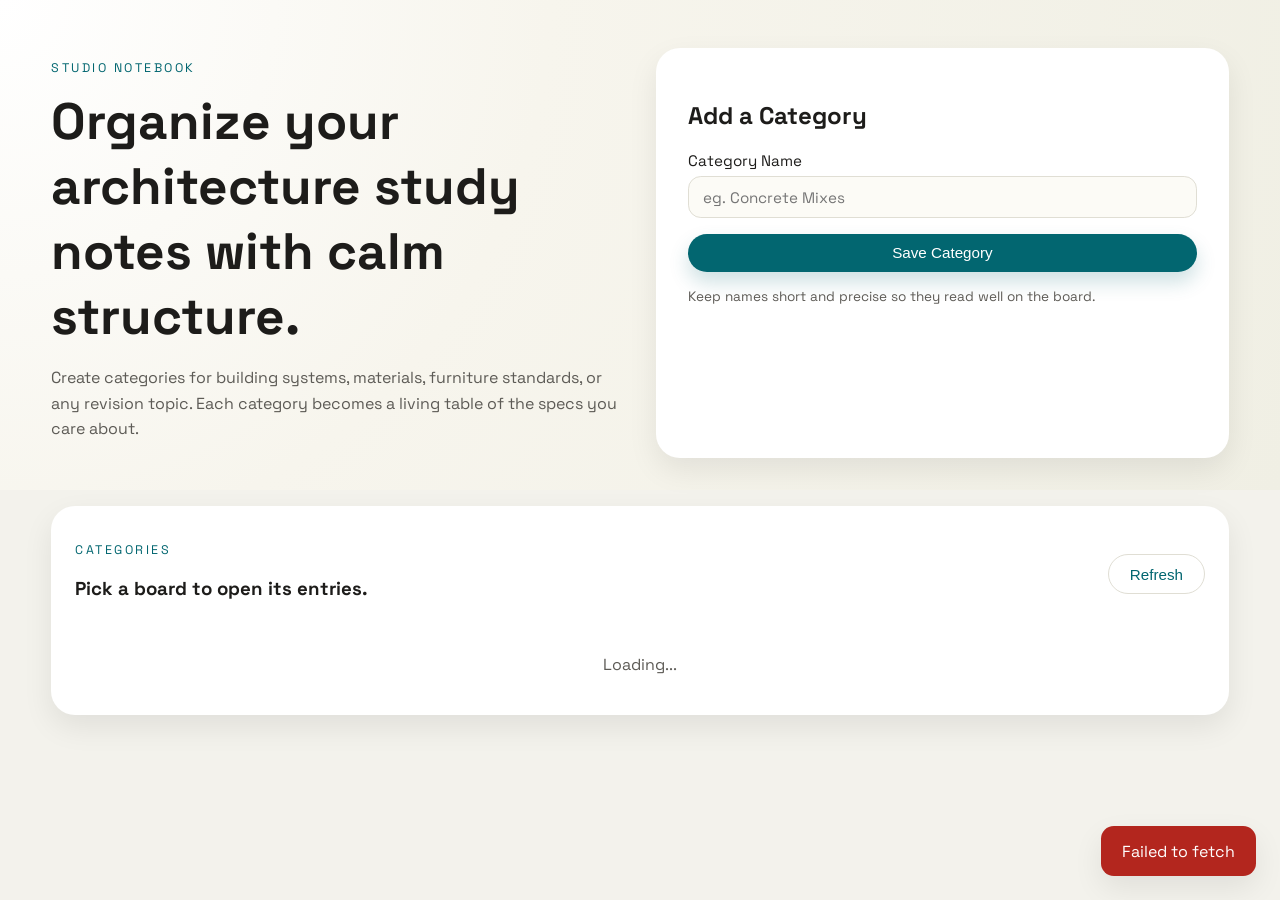
==== frontend/index.html @ 028d065e "Initials like bkend connection done, frontend dev done" ====
<!DOCTYPE html>
<html lang="en">
<head>
    <meta charset="UTF-8" />
    <meta name="viewport" content="width=device-width, initial-scale=1.0" />
    <title>Architecture Notes | Categories</title>
    <link rel="stylesheet" href="styles.css" />
</head>
<body data-page="categories">
    <header class="hero">
        <div class="hero__content">
            <p class="eyebrow">Studio Notebook</p>
            <h1>Organize your architecture study notes with calm structure.</h1>
            <p class="subtitle">
                Create categories for building systems, materials, furniture standards, or any revision topic.
                Each category becomes a living table of the specs you care about.
            </p>
        </div>
        <div class="hero__panel">
            <h2>Add a Category</h2>
            <form id="category-form" class="form__stack">
                <label>
                    Category Name
                    <input type="text" name="name" placeholder="eg. Concrete Mixes" required />
                </label>
                <button type="submit" class="btn primary">Save Category</button>
                <p class="form__hint">Keep names short and precise so they read well on the board.</p>
            </form>
        </div>
    </header>

    <main>
        <section class="panel">
            <div class="panel__header">
                <div>
                    <p class="eyebrow">Categories</p>
                    <h3>Pick a board to open its entries.</h3>
                </div>
                <button id="refresh-categories" class="btn ghost">Refresh</button>
            </div>
            <div id="category-list" class="category-grid"></div>
        </section>
    </main>

    <template id="category-card-template">
        <article class="category-card">
            <div>
                <p class="category-card__title"></p>
                <p class="category-card__count"></p>
            </div>
            <a class="btn secondary" href="#">Open</a>
        </article>
    </template>

    <div id="toast" class="toast" role="status" aria-live="polite"></div>

    <script src="app.js" type="module"></script>
</body>
</html>
---- frontend/styles.css ----
@import url("https://fonts.googleapis.com/css2?family=Space+Grotesk:wght@400;500;600&family=Inter:wght@400;500&display=swap");

:root {
    --bg: #f3f2ec;
    --panel: #ffffff;
    --accent: #026670;
    --accent-soft: #9fedd7;
    --text: #1d1c1a;
    --muted: #5d5b56;
    --border: #e0ded4;
    --shadow: 0 12px 30px rgba(0, 0, 0, 0.08);
}

* {
    box-sizing: border-box;
}

body {
    margin: 0;
    font-family: "Space Grotesk", "Inter", sans-serif;
    background: var(--bg);
    color: var(--text);
    min-height: 100vh;
}

img {
    max-width: 100%;
    display: block;
}

a {
    color: inherit;
    text-decoration: none;
}

.hero,
.sub-hero {
    display: grid;
    grid-template-columns: repeat(auto-fit, minmax(280px, 1fr));
    gap: 2rem;
    padding: 3rem clamp(1rem, 4vw, 4rem) 2rem;
    background: radial-gradient(circle at top left, #ffffff 0%, #f7f5ed 40%, #f0efe4 100%);
}

.hero__panel {
    background: var(--panel);
    padding: 2rem;
    border-radius: 1.5rem;
    box-shadow: var(--shadow);
}

.hero__content h1,
.sub-hero h1 {
    font-size: clamp(2rem, 4vw, 3.2rem);
    margin: 0.2rem 0 1rem;
}

.subtitle {
    color: var(--muted);
    line-height: 1.6;
    max-width: 60ch;
}

.muted {
    color: var(--muted);
}

.eyebrow {
    letter-spacing: 0.2em;
    text-transform: uppercase;
    font-size: 0.78rem;
    color: var(--accent);
}

main {
    padding: 1rem clamp(1rem, 4vw, 4rem) 3rem;
}

.panel {
    background: var(--panel);
    border-radius: 1.5rem;
    padding: 1.5rem;
    box-shadow: var(--shadow);
    margin-bottom: 2rem;
}

.panel__header {
    display: flex;
    justify-content: space-between;
    align-items: center;
    gap: 1rem;
    margin-bottom: 1.2rem;
}

.category-grid {
    display: grid;
    grid-template-columns: repeat(auto-fit, minmax(220px, 1fr));
    gap: 1rem;
}

.category-card {
    border: 1px solid var(--border);
    border-radius: 1rem;
    padding: 1.25rem;
    display: flex;
    justify-content: space-between;
    align-items: flex-end;
    background: #fffefa;
}

.category-card__title {
    font-size: 1.2rem;
    margin: 0 0 0.5rem;
}

.category-card__count {
    color: var(--muted);
    margin: 0;
}

.btn {
    border: none;
    border-radius: 999px;
    padding: 0.65rem 1.3rem;
    font-size: 0.95rem;
    cursor: pointer;
    transition: transform 0.15s ease, box-shadow 0.2s;
    display: inline-flex;
    align-items: center;
    justify-content: center;
    gap: 0.4rem;
}

.btn.primary {
    background: var(--accent);
    color: #ffffff;
    box-shadow: 0 10px 20px rgba(2, 102, 112, 0.2);
}

.btn.primary:hover {
    transform: translateY(-1px);
}

.btn.secondary {
    background: var(--accent-soft);
    color: #064b54;
}

.btn.ghost {
    background: transparent;
    color: var(--accent);
    border: 1px solid var(--border);
}

.btn.icon {
    border-radius: 8px;
    padding: 0.2rem 0.4rem;
    font-size: 0.85rem;
}

.form__stack {
    display: flex;
    flex-direction: column;
    gap: 1rem;
}

.form__stack label {
    display: flex;
    flex-direction: column;
    font-size: 0.95rem;
    gap: 0.4rem;
}

.form__stack input,
.form__stack textarea {
    border: 1px solid var(--border);
    border-radius: 0.8rem;
    padding: 0.65rem 0.9rem;
    font-family: inherit;
    font-size: 0.95rem;
    background: #fcfbf6;
}

.form__stack textarea {
    resize: vertical;
}

.form__hint {
    color: var(--muted);
    font-size: 0.85rem;
    margin: 0;
}

.table-wrapper {
    overflow-x: auto;
}

table {
    width: 100%;
    border-collapse: separate;
    border-spacing: 0;
}

th,
td {
    text-align: left;
    padding: 0.75rem;
    border-bottom: 1px solid var(--border);
    vertical-align: top;
}

th {
    font-size: 0.85rem;
    text-transform: uppercase;
    letter-spacing: 0.08em;
    color: var(--muted);
    background: #faf8f1;
}

tr:last-child td {
    border-bottom: none;
}

.empty-state {
    text-align: center;
    color: var(--muted);
}

.table-actions {
    display: flex;
    flex-wrap: wrap;
    gap: 0.4rem;
}

.image-chip {
    position: relative;
    border-radius: 0.8rem;
    overflow: hidden;
    margin-bottom: 0.4rem;
    max-width: 130px;
}

.image-chip img {
    width: 100%;
    height: 90px;
    object-fit: cover;
}

.image-chip .btn.icon {
    position: absolute;
    top: 4px;
    right: 4px;
    background: rgba(255, 255, 255, 0.85);
}

.toast {
    position: fixed;
    bottom: 1.5rem;
    right: 1.5rem;
    background: var(--accent);
    color: white;
    padding: 0.9rem 1.3rem;
    border-radius: 0.8rem;
    box-shadow: var(--shadow);
    opacity: 0;
    pointer-events: none;
    transition: opacity 0.3s ease, transform 0.3s ease;
    transform: translateY(10px);
}

.toast.show {
    opacity: 1;
    transform: translateY(0);
}

.grid-two {
    display: grid;
    grid-template-columns: 3fr 1.5fr;
    gap: 2rem;
    padding: clamp(1rem, 4vw, 4rem);
}

.sticky {
    position: sticky;
    top: 1.5rem;
}

@media (max-width: 960px) {
    .grid-two {
        grid-template-columns: 1fr;
    }

    .sticky {
        position: static;
    }
}
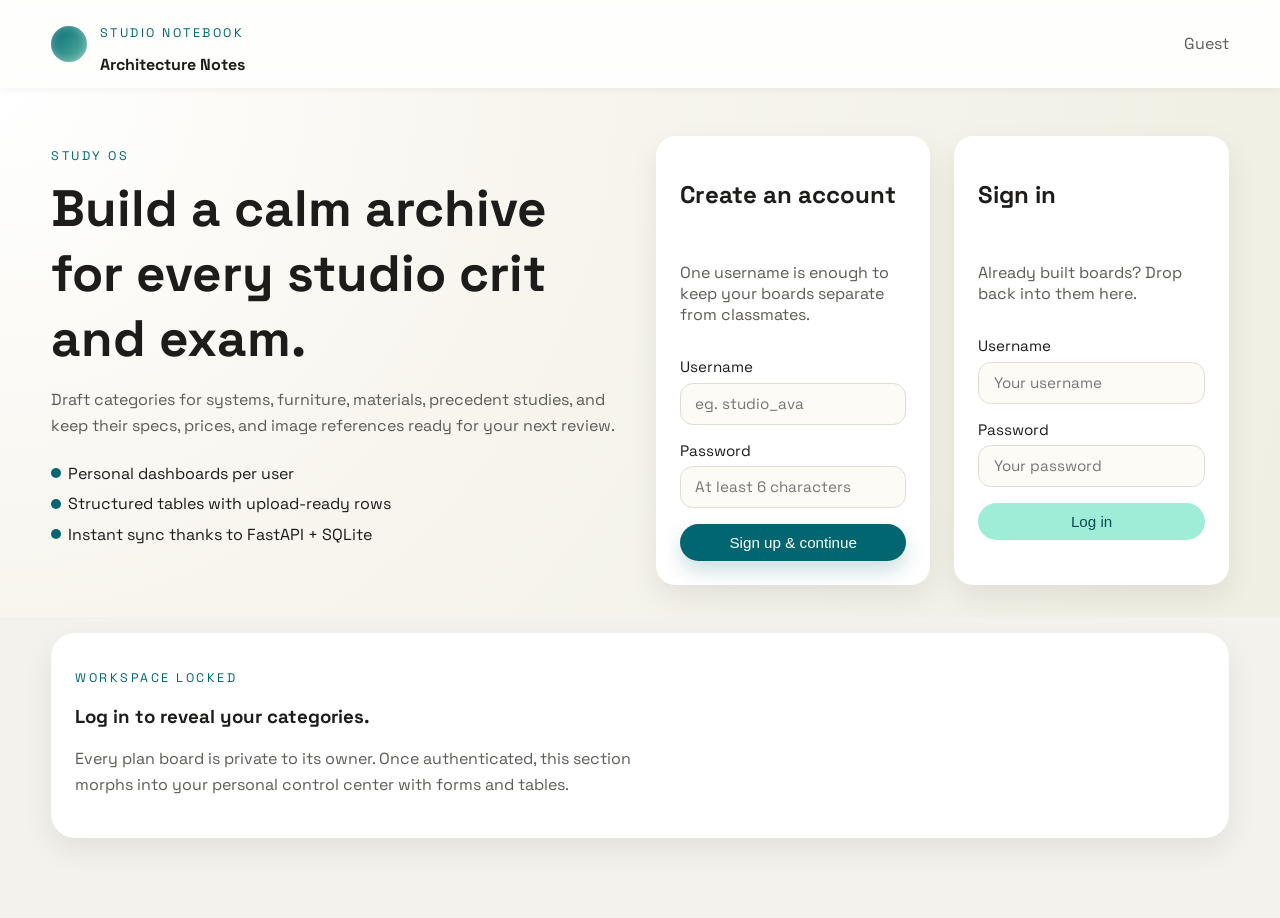
==== commit a56d10dc: "Transferring from NOTO to this repo" ====
--- a/frontend/index.html
+++ b/frontend/index.html
@@ -7,38 +7,155 @@
     <link rel="stylesheet" href="styles.css" />
 </head>
 <body data-page="categories">
-    <header class="hero">
+    <nav class="top-bar">
+        <div class="brand">
+            <span class="brand__mark"></span>
+            <div>
+                <p class="eyebrow">Studio Notebook</p>
+                <strong>Architecture Notes</strong>
+            </div>
+        </div>
+        <div class="top-bar__actions" id="nav-auth">
+            <p id="nav-username" class="muted"></p>
+            <button id="nav-logout" class="btn ghost small">Log out</button>
+        </div>
+    </nav>
+
+    <header id="public-hero" class="hero hero--split">
         <div class="hero__content">
-            <p class="eyebrow">Studio Notebook</p>
-            <h1>Organize your architecture study notes with calm structure.</h1>
+            <p class="eyebrow">Study OS</p>
+            <h1>Build a calm archive for every studio crit and exam.</h1>
             <p class="subtitle">
-                Create categories for building systems, materials, furniture standards, or any revision topic.
-                Each category becomes a living table of the specs you care about.
+                Draft categories for systems, furniture, materials, precedent studies, and keep their specs, prices,
+                and image references ready for your next review.
             </p>
+            <ul class="hero__bullets">
+                <li>Personal dashboards per user</li>
+                <li>Structured tables with upload-ready rows</li>
+                <li>Instant sync thanks to FastAPI + SQLite</li>
+            </ul>
         </div>
-        <div class="hero__panel">
-            <h2>Add a Category</h2>
-            <form id="category-form" class="form__stack">
-                <label>
-                    Category Name
-                    <input type="text" name="name" placeholder="eg. Concrete Mixes" required />
-                </label>
-                <button type="submit" class="btn primary">Save Category</button>
-                <p class="form__hint">Keep names short and precise so they read well on the board.</p>
-            </form>
+        <div class="auth-stack">
+            <section class="auth-card">
+                <h2>Create an account</h2>
+                <p class="muted">One username is enough to keep your boards separate from classmates.</p>
+                <form id="signup-form" class="form__stack">
+                    <label>
+                        Username
+                        <input type="text" name="username" placeholder="eg. studio_ava" required />
+                    </label>
+                    <label>
+                        Password
+                        <input type="password" name="password" placeholder="At least 6 characters" required />
+                    </label>
+                    <button type="submit" class="btn primary">Sign up &amp; continue</button>
+                </form>
+            </section>
+            <section class="auth-card">
+                <h2>Sign in</h2>
+                <p class="muted">Already built boards? Drop back into them here.</p>
+                <form id="login-form" class="form__stack">
+                    <label>
+                        Username
+                        <input type="text" name="username" placeholder="Your username" required />
+                    </label>
+                    <label>
+                        Password
+                        <input type="password" name="password" placeholder="Your password" required />
+                    </label>
+                    <button type="submit" class="btn secondary">Log in</button>
+                </form>
+            </section>
         </div>
     </header>
 
-    <main>
-        <section class="panel">
+    <section id="workspace-hero" class="hero hero--dashboard hidden">
+        <div class="hero__content">
+            <p class="eyebrow">Workspace live</p>
+            <h1>Glad you're back, <span id="hero-username">Designer</span>.</h1>
+            <p class="subtitle">
+                Keep your construction sets, material tests, and pricing snippets aligned. Track the flow of entries and
+                jump straight into the freshest board without digging through folders.
+            </p>
+            <ul class="pulse-list">
+                <li>
+                    <strong>Latest board</strong>
+                    <p><span id="stat-highlight-name">No boards yet</span> · <span id="stat-highlight-count">0</span> entries captured.</p>
+                </li>
+                <li>
+                    <strong>Status</strong>
+                    <p>FastAPI just synced your private archive. Nothing is shared unless you export it.</p>
+                </li>
+            </ul>
+            <div class="cta-row">
+                <a class="btn primary" href="#category-form">Add new board</a>
+                <button id="open-latest-board" class="btn ghost">Open latest board</button>
+            </div>
+        </div>
+        <div class="workspace-panel">
+            <div class="stat-grid">
+                <article class="stat-card">
+                    <p class="eyebrow">Categories</p>
+                    <p class="stat-card__value" id="stat-categories">0</p>
+                    <p class="muted">Active boards</p>
+                </article>
+                <article class="stat-card">
+                    <p class="eyebrow">Entries</p>
+                    <p class="stat-card__value" id="stat-entries">0</p>
+                    <p class="muted">Specs + imagery</p>
+                </article>
+                <article class="stat-card">
+                    <p class="eyebrow">Focus</p>
+                    <p class="stat-card__value" id="stat-focus-count">0</p>
+                    <p class="muted" id="stat-focus-label">Start your first board</p>
+                </article>
+            </div>
+            <div class="workspace-note">
+                <p class="eyebrow">Field note</p>
+                <p id="workspace-note-body">
+                    Build theme-based boards (structure, envelope, interiors) to keep juries oriented during crits.
+                </p>
+            </div>
+        </div>
+    </section>
+
+    <main class="main-flow">
+        <section id="auth-invite" class="panel">
+            <p class="eyebrow">Workspace locked</p>
+            <h3>Log in to reveal your categories.</h3>
+            <p class="subtitle">
+                Every plan board is private to its owner. Once authenticated, this section morphs into your personal
+                control center with forms and tables.
+            </p>
+        </section>
+
+        <section id="app-shell" class="panel app-shell hidden">
             <div class="panel__header">
                 <div>
-                    <p class="eyebrow">Categories</p>
-                    <h3>Pick a board to open its entries.</h3>
+                    <p class="eyebrow">Workspace</p>
+                    <h3 id="app-welcome">Welcome back</h3>
                 </div>
                 <button id="refresh-categories" class="btn ghost">Refresh</button>
             </div>
-            <div id="category-list" class="category-grid"></div>
+            <div class="app-shell__grid">
+                <form id="category-form" class="form__stack card">
+                    <h4>Add a Category</h4>
+                    <label>
+                        Category Name
+                        <input type="text" name="name" placeholder="eg. Concrete Mixes" required />
+                    </label>
+                    <button type="submit" class="btn primary">Save Category</button>
+                    <p class="form__hint">Use short, action-oriented titles so they remain scannable.</p>
+                </form>
+
+                <div>
+                    <div class="panel__subheader">
+                        <p class="eyebrow">Your boards</p>
+                        <h4>Tap to open the detailed table.</h4>
+                    </div>
+                    <div id="category-list" class="category-grid"></div>
+                </div>
+            </div>
         </section>
     </main>
 
--- a/frontend/styles.css
+++ b/frontend/styles.css
@@ -23,6 +23,44 @@
     min-height: 100vh;
 }
 
+.top-bar {
+    position: sticky;
+    top: 0;
+    z-index: 10;
+    display: flex;
+    justify-content: space-between;
+    align-items: center;
+    padding: 0.8rem clamp(1rem, 4vw, 4rem);
+    background: rgba(255, 255, 255, 0.9);
+    backdrop-filter: blur(8px);
+    box-shadow: 0 1px 10px rgba(0, 0, 0, 0.05);
+}
+
+.brand {
+    display: flex;
+    align-items: center;
+    gap: 0.8rem;
+}
+
+.brand__mark {
+    width: 36px;
+    height: 36px;
+    border-radius: 50%;
+    background: linear-gradient(135deg, #026670, #5db7a4);
+    box-shadow: inset 0 0 8px rgba(255, 255, 255, 0.4);
+}
+
+.top-bar__actions {
+    display: flex;
+    align-items: center;
+    gap: 0.8rem;
+}
+
+.top-bar__cta {
+    display: flex;
+    gap: 0.5rem;
+}
+
 img {
     max-width: 100%;
     display: block;
@@ -40,6 +78,16 @@
     gap: 2rem;
     padding: 3rem clamp(1rem, 4vw, 4rem) 2rem;
     background: radial-gradient(circle at top left, #ffffff 0%, #f7f5ed 40%, #f0efe4 100%);
+}
+
+.hero--split {
+    align-items: stretch;
+}
+
+.hero--dashboard {
+    align-items: center;
+    border-bottom: 1px solid var(--border);
+    background: radial-gradient(circle at 20% 20%, #ffffff 0%, #f7f5ed 45%, #e6f6f2 100%);
 }
 
 .hero__panel {
@@ -49,6 +97,108 @@
     box-shadow: var(--shadow);
 }
 
+.workspace-panel {
+    background: var(--panel);
+    border-radius: 1.5rem;
+    padding: 1.5rem;
+    box-shadow: var(--shadow);
+    display: flex;
+    flex-direction: column;
+    gap: 1.2rem;
+}
+
+.auth-stack {
+    display: grid;
+    grid-template-columns: repeat(auto-fit, minmax(260px, 1fr));
+    gap: 1.5rem;
+}
+
+.auth-card {
+    background: var(--panel);
+    border-radius: 1.2rem;
+    padding: 1.5rem;
+    box-shadow: var(--shadow);
+    display: flex;
+    flex-direction: column;
+    gap: 1rem;
+}
+
+.stat-grid {
+    display: grid;
+    grid-template-columns: repeat(auto-fit, minmax(140px, 1fr));
+    gap: 1rem;
+}
+
+.stat-card {
+    border: 1px solid var(--border);
+    border-radius: 1rem;
+    padding: 1rem 1.2rem;
+    background: #fffefa;
+    box-shadow: inset 0 0 0 1px rgba(255, 255, 255, 0.3);
+}
+
+.stat-card__value {
+    font-size: clamp(1.6rem, 4vw, 2.4rem);
+    margin: 0.3rem 0;
+}
+
+.workspace-note {
+    border: 1px dashed var(--accent);
+    border-radius: 1rem;
+    padding: 1rem 1.2rem;
+    background: rgba(2, 102, 112, 0.06);
+}
+
+.pulse-list {
+    list-style: none;
+    padding: 0;
+    margin: 1.4rem 0 0;
+    display: grid;
+    gap: 1rem;
+}
+
+.pulse-list li {
+    padding: 1rem 1.2rem;
+    border-radius: 1rem;
+    border: 1px solid var(--border);
+    background: #ffffff;
+    box-shadow: 0 8px 18px rgba(0, 0, 0, 0.05);
+}
+
+.pulse-list strong {
+    display: block;
+    margin-bottom: 0.35rem;
+}
+
+.cta-row {
+    display: flex;
+    flex-wrap: wrap;
+    gap: 0.8rem;
+    margin-top: 1.2rem;
+}
+
+.hero__bullets {
+    list-style: none;
+    padding: 0;
+    margin: 1.5rem 0 0;
+    display: grid;
+    gap: 0.6rem;
+}
+
+.hero__bullets li {
+    display: flex;
+    align-items: center;
+    gap: 0.4rem;
+}
+
+.hero__bullets li::before {
+    content: "";
+    width: 10px;
+    height: 10px;
+    border-radius: 50%;
+    background: var(--accent);
+}
+
 .hero__content h1,
 .sub-hero h1 {
     font-size: clamp(2rem, 4vw, 3.2rem);
@@ -74,6 +224,12 @@
 
 main {
     padding: 1rem clamp(1rem, 4vw, 4rem) 3rem;
+}
+
+.main-flow {
+    display: flex;
+    flex-direction: column;
+    gap: 1.5rem;
 }
 
 .panel {
@@ -84,12 +240,34 @@
     margin-bottom: 2rem;
 }
 
+.panel__subheader {
+    margin-bottom: 1rem;
+}
+
 .panel__header {
     display: flex;
     justify-content: space-between;
     align-items: center;
     gap: 1rem;
     margin-bottom: 1.2rem;
+}
+
+.app-shell__grid {
+    display: grid;
+    grid-template-columns: repeat(auto-fit, minmax(260px, 1fr));
+    gap: 1.5rem;
+}
+
+.card {
+    background: #fffefa;
+    border: 1px solid var(--border);
+    border-radius: 1.2rem;
+    padding: 1.3rem;
+}
+
+.app-shell.hidden,
+.hidden {
+    display: none !important;
 }
 
 .category-grid {
@@ -129,6 +307,11 @@
     align-items: center;
     justify-content: center;
     gap: 0.4rem;
+}
+
+.btn.small {
+    padding: 0.4rem 0.9rem;
+    font-size: 0.85rem;
 }
 
 .btn.primary {
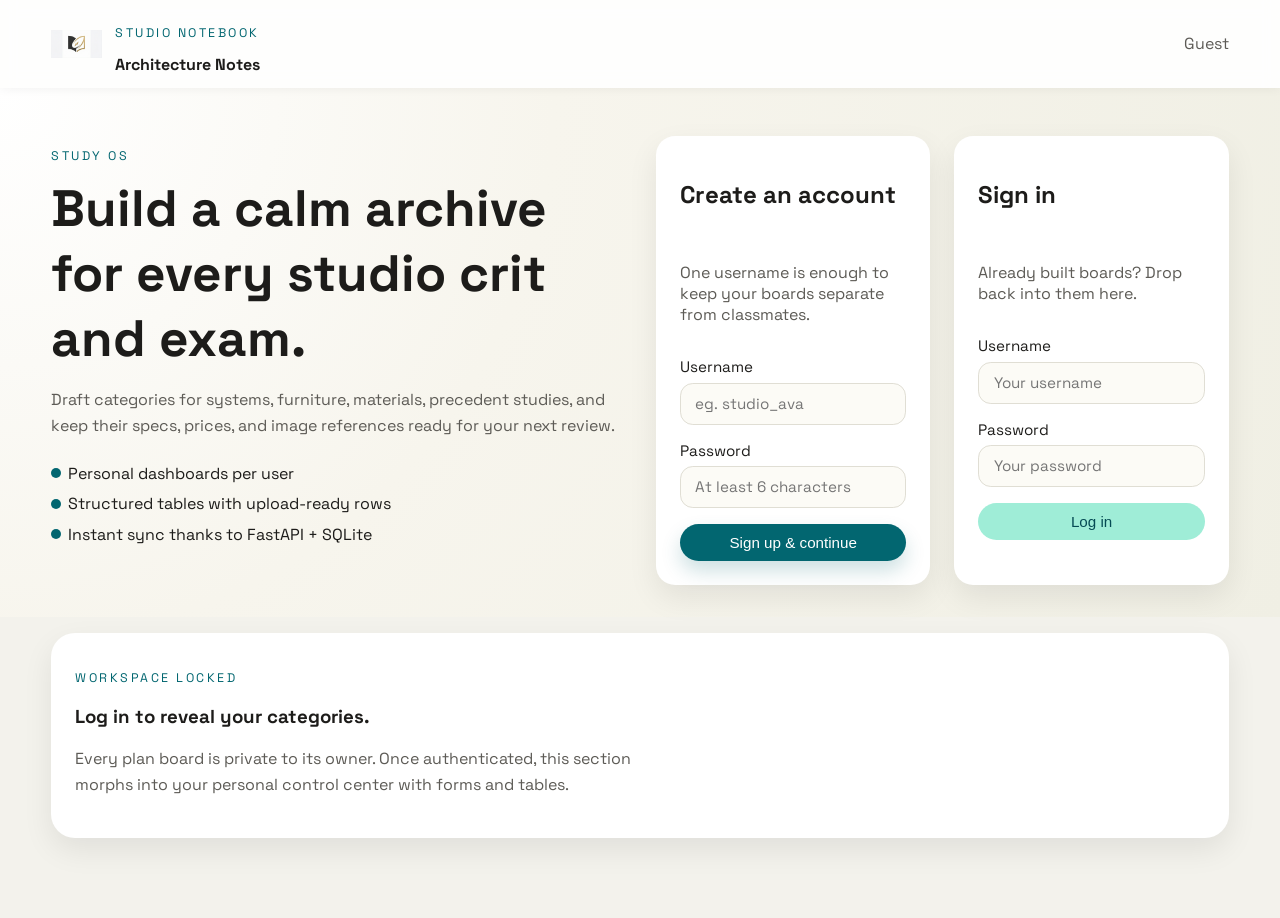
==== commit 9fe87368: "Logo" ====
--- a/frontend/index.html
+++ b/frontend/index.html
@@ -9,7 +9,7 @@
 <body data-page="categories">
     <nav class="top-bar">
         <div class="brand">
-            <span class="brand__mark"></span>
+            <img src="StudioNotebook_Logo.png" alt="StudioNotebook logo" class="brand__logo" />
             <div>
                 <p class="eyebrow">Studio Notebook</p>
                 <strong>Architecture Notes</strong>
--- a/frontend/styles.css
+++ b/frontend/styles.css
@@ -15,12 +15,18 @@
     box-sizing: border-box;
 }
 
+html {
+    width: 100%;
+    overflow-x: hidden;
+}
+
 body {
     margin: 0;
     font-family: "Space Grotesk", "Inter", sans-serif;
     background: var(--bg);
     color: var(--text);
     min-height: 100vh;
+    overflow-x: hidden;
 }
 
 .top-bar {
@@ -42,12 +48,11 @@
     gap: 0.8rem;
 }
 
-.brand__mark {
-    width: 36px;
-    height: 36px;
-    border-radius: 50%;
-    background: linear-gradient(135deg, #026670, #5db7a4);
-    box-shadow: inset 0 0 8px rgba(255, 255, 255, 0.4);
+.brand__logo {
+    width: clamp(44px, 4vw, 58px);
+    height: auto;
+    object-fit: contain;
+    flex-shrink: 0;
 }
 
 .top-bar__actions {
@@ -477,3 +482,162 @@
         position: static;
     }
 }
+
+@media (max-width: 720px) {
+    .top-bar {
+        flex-direction: column;
+        align-items: flex-start;
+        gap: 0.6rem;
+    }
+
+    .top-bar__actions {
+        width: 100%;
+        justify-content: space-between;
+        flex-wrap: wrap;
+    }
+
+    .top-bar__cta {
+        width: 100%;
+        gap: 0.5rem;
+        justify-content: flex-start;
+    }
+
+    .top-bar__cta .btn {
+        flex: 1;
+    }
+
+    .hero,
+    .sub-hero {
+        padding: 2rem 1rem 1.5rem;
+        grid-template-columns: 1fr;
+    }
+
+    main {
+        padding: 0.5rem 1rem 2rem;
+    }
+
+    .panel,
+    .workspace-panel,
+    .card {
+        padding: 1rem;
+        border-radius: 1rem;
+    }
+
+    .category-card {
+        flex-direction: column;
+        align-items: flex-start;
+        gap: 0.6rem;
+    }
+
+    .app-shell__grid,
+    .auth-stack {
+        grid-template-columns: 1fr;
+    }
+
+    .table-wrapper {
+        margin: 0 -0.5rem;
+    }
+}
+
+@media (max-width: 640px) {
+    table,
+    thead,
+    tbody,
+    th,
+    td,
+    tr {
+        display: block;
+    }
+
+    thead {
+        position: absolute;
+        left: -9999px;
+        opacity: 0;
+    }
+
+    tbody tr {
+        border: 1px solid var(--border);
+        border-radius: 1rem;
+        padding: 0.9rem;
+        margin-bottom: 1rem;
+        background: #fffefa;
+    }
+
+    tbody td {
+        border: none;
+        padding: 0.4rem 0;
+        display: flex;
+        justify-content: space-between;
+        gap: 1rem;
+        align-items: flex-start;
+    }
+
+    tbody td::before {
+        content: attr(data-label);
+        font-weight: 600;
+        color: var(--muted);
+        flex: 0 0 45%;
+    }
+
+    tbody td[data-cell="images"] {
+        flex-direction: column;
+    }
+
+    .table-actions {
+        flex-direction: column;
+        align-items: stretch;
+    }
+
+    .btn.small {
+        width: 100%;
+    }
+}
+
+@media (max-width: 420px) {
+    body {
+        font-size: 0.95rem;
+    }
+
+    .top-bar {
+        padding: 0.8rem 0.9rem;
+    }
+
+    .top-bar__actions,
+    .top-bar__cta {
+        gap: 0.4rem;
+    }
+
+    .top-bar__cta .btn {
+        flex: auto;
+        min-width: calc(50% - 0.5rem);
+    }
+
+    .panel,
+    .workspace-panel,
+    .card,
+    .table-wrapper,
+    main,
+    .hero,
+    .sub-hero {
+        margin: 0;
+        padding-left: 0.8rem;
+        padding-right: 0.8rem;
+    }
+
+    .table-wrapper {
+        margin: 0;
+    }
+
+    .cta-row {
+        flex-direction: column;
+    }
+
+    tbody td {
+        flex-direction: column;
+        gap: 0.3rem;
+    }
+
+    tbody td::before {
+        flex: 0 0 auto;
+    }
+}
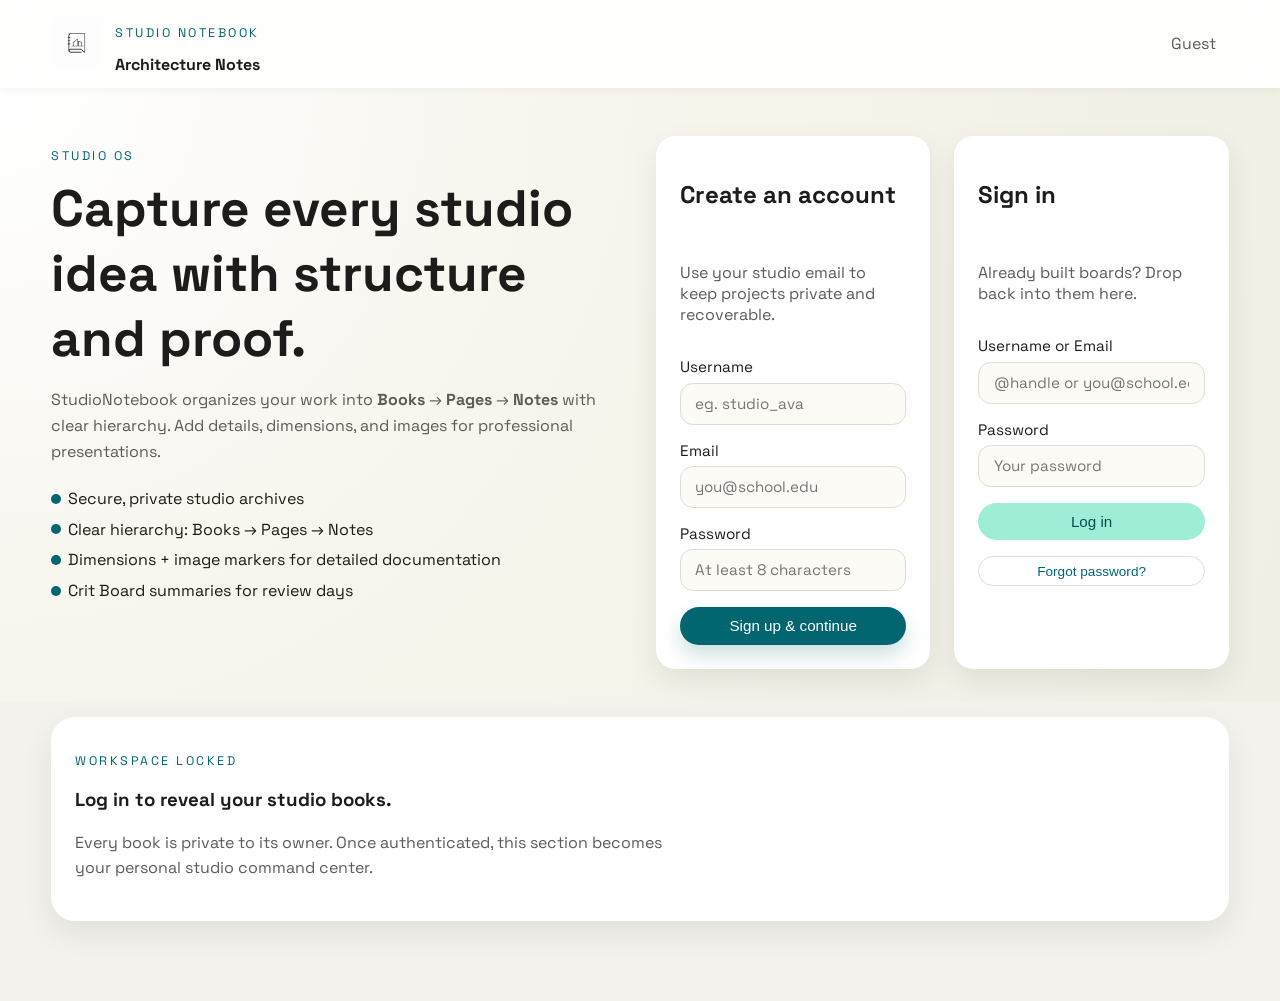
==== commit 65fd8469: "V1" ====
--- a/frontend/index.html
+++ b/frontend/index.html
@@ -3,10 +3,10 @@
 <head>
     <meta charset="UTF-8" />
     <meta name="viewport" content="width=device-width, initial-scale=1.0" />
-    <title>Architecture Notes | Categories</title>
+    <title>StudioNotebook | Dashboard</title>
     <link rel="stylesheet" href="styles.css" />
 </head>
-<body data-page="categories">
+<body data-page="dashboard">
     <nav class="top-bar">
         <div class="brand">
             <img src="StudioNotebook_Logo.png" alt="StudioNotebook logo" class="brand__logo" />
@@ -17,103 +17,158 @@
         </div>
         <div class="top-bar__actions" id="nav-auth">
             <p id="nav-username" class="muted"></p>
-            <button id="nav-logout" class="btn ghost small">Log out</button>
+            <div class="top-bar__cta">
+                <a href="settings.html" class="btn ghost small" id="nav-settings">Settings</a>
+                <button id="nav-logout" class="btn ghost small">Log out</button>
+            </div>
         </div>
     </nav>
 
     <header id="public-hero" class="hero hero--split">
         <div class="hero__content">
-            <p class="eyebrow">Study OS</p>
-            <h1>Build a calm archive for every studio crit and exam.</h1>
+            <p class="eyebrow">Studio OS</p>
+            <h1>Capture every studio idea with structure and proof.</h1>
             <p class="subtitle">
-                Draft categories for systems, furniture, materials, precedent studies, and keep their specs, prices,
-                and image references ready for your next review.
+                StudioNotebook organizes your work into <strong>Books</strong> → <strong>Pages</strong> → <strong>Notes</strong> with clear hierarchy. Add details, dimensions, and images for professional presentations.
             </p>
             <ul class="hero__bullets">
-                <li>Personal dashboards per user</li>
-                <li>Structured tables with upload-ready rows</li>
-                <li>Instant sync thanks to FastAPI + SQLite</li>
+                <li>Secure, private studio archives</li>
+                <li>Clear hierarchy: Books → Pages → Notes</li>
+                <li>Dimensions + image markers for detailed documentation</li>
+                <li>Crit Board summaries for review days</li>
             </ul>
         </div>
         <div class="auth-stack">
             <section class="auth-card">
                 <h2>Create an account</h2>
-                <p class="muted">One username is enough to keep your boards separate from classmates.</p>
+                <p class="muted">Use your studio email to keep projects private and recoverable.</p>
                 <form id="signup-form" class="form__stack">
                     <label>
                         Username
                         <input type="text" name="username" placeholder="eg. studio_ava" required />
                     </label>
                     <label>
+                        Email
+                        <input type="email" name="email" placeholder="you@school.edu" required />
+                    </label>
+                    <label>
                         Password
-                        <input type="password" name="password" placeholder="At least 6 characters" required />
+                        <input type="password" name="password" placeholder="At least 8 characters" required />
                     </label>
                     <button type="submit" class="btn primary">Sign up &amp; continue</button>
                 </form>
             </section>
-            <section class="auth-card">
+            <section class="auth-card" id="login-card">
                 <h2>Sign in</h2>
                 <p class="muted">Already built boards? Drop back into them here.</p>
                 <form id="login-form" class="form__stack">
                     <label>
-                        Username
-                        <input type="text" name="username" placeholder="Your username" required />
+                        Username or Email
+                        <input type="text" name="username_or_email" placeholder="@handle or you@school.edu" required />
                     </label>
                     <label>
                         Password
                         <input type="password" name="password" placeholder="Your password" required />
                     </label>
                     <button type="submit" class="btn secondary">Log in</button>
-                </form>
+                    <button type="button" id="forgot-password-toggle" class="btn ghost small">Forgot password?</button>
+                </form>
+                
+                <div id="reset-flow" class="hidden">
+                    <hr />
+                    <h3>Reset Password</h3>
+                    <p class="muted">Enter your email to receive a reset token.</p>
+                    <form id="reset-form" class="form__stack">
+                        <label>
+                            Email
+                            <input type="email" name="email" placeholder="you@school.edu" required />
+                        </label>
+                        <button type="submit" class="btn ghost">Send reset email</button>
+                    </form>
+                    <form id="reset-confirm-form" class="form__stack hidden">
+                        <label>
+                            Reset Code
+                            <input type="text" name="token" placeholder="Check your console/terminal" required />
+                        </label>
+                        <label>
+                            New Password
+                            <input type="password" name="password" placeholder="At least 8 characters" required />
+                        </label>
+                        <button type="submit" class="btn secondary">Update password</button>
+                    </form>
+                    <button type="button" id="reset-cancel" class="btn ghost small">Back to sign in</button>
+                </div>
             </section>
         </div>
     </header>
 
     <section id="workspace-hero" class="hero hero--dashboard hidden">
         <div class="hero__content">
-            <p class="eyebrow">Workspace live</p>
-            <h1>Glad you're back, <span id="hero-username">Designer</span>.</h1>
+            <p class="eyebrow">Studio Hub</p>
+            <h1>Welcome back, <span id="hero-username">Designer</span>.</h1>
             <p class="subtitle">
-                Keep your construction sets, material tests, and pricing snippets aligned. Track the flow of entries and
-                jump straight into the freshest board without digging through folders.
+                <strong>Book → Page → Note</strong> hierarchy keeps your work organized. Add detailed notes with dimensions and images for presentation-ready studio documentation.
             </p>
+            <div class="hierarchy-explainer">
+                <div class="hierarchy-step">
+                    <div class="hierarchy-icon">📚</div>
+                    <div>
+                        <strong>Books</strong>
+                        <p class="muted">Project collections</p>
+                    </div>
+                </div>
+                <div class="hierarchy-step">
+                    <div class="hierarchy-icon">📄</div>
+                    <div>
+                        <strong>Pages</strong>
+                        <p class="muted">Sheets inside a book</p>
+                    </div>
+                </div>
+                <div class="hierarchy-step">
+                    <div class="hierarchy-icon">📝</div>
+                    <div>
+                        <strong>Notes</strong>
+                        <p class="muted">Content cards with details</p>
+                    </div>
+                </div>
+            </div>
             <ul class="pulse-list">
                 <li>
-                    <strong>Latest board</strong>
-                    <p><span id="stat-highlight-name">No boards yet</span> · <span id="stat-highlight-count">0</span> entries captured.</p>
+                    <strong>Latest book</strong>
+                    <p><span id="stat-highlight-name">No books yet</span> · <span id="stat-highlight-count">0</span> pages captured.</p>
                 </li>
                 <li>
                     <strong>Status</strong>
-                    <p>FastAPI just synced your private archive. Nothing is shared unless you export it.</p>
+                    <p>Private by default. Export when you're ready to present or submit.</p>
                 </li>
             </ul>
             <div class="cta-row">
-                <a class="btn primary" href="#category-form">Add new board</a>
-                <button id="open-latest-board" class="btn ghost">Open latest board</button>
+                <a class="btn primary" href="#book-form">Add new book</a>
+                <button id="open-latest-book" class="btn ghost">Open latest book</button>
             </div>
         </div>
         <div class="workspace-panel">
             <div class="stat-grid">
                 <article class="stat-card">
-                    <p class="eyebrow">Categories</p>
-                    <p class="stat-card__value" id="stat-categories">0</p>
-                    <p class="muted">Active boards</p>
+                    <p class="eyebrow">Books</p>
+                    <p class="stat-card__value" id="stat-books">0</p>
+                    <p class="muted">Project collections</p>
                 </article>
                 <article class="stat-card">
-                    <p class="eyebrow">Entries</p>
-                    <p class="stat-card__value" id="stat-entries">0</p>
-                    <p class="muted">Specs + imagery</p>
+                    <p class="eyebrow">Pages</p>
+                    <p class="stat-card__value" id="stat-pages">0</p>
+                    <p class="muted">Sheets with notes</p>
                 </article>
                 <article class="stat-card">
                     <p class="eyebrow">Focus</p>
                     <p class="stat-card__value" id="stat-focus-count">0</p>
-                    <p class="muted" id="stat-focus-label">Start your first board</p>
+                    <p class="muted" id="stat-focus-label">Start your first book</p>
                 </article>
             </div>
             <div class="workspace-note">
-                <p class="eyebrow">Field note</p>
+                <p class="eyebrow">Tip</p>
                 <p id="workspace-note-body">
-                    Build theme-based boards (structure, envelope, interiors) to keep juries oriented during crits.
+                    Use clear titles for books and pages. Add dimensions and notes to make your documentation presentation-ready.
                 </p>
             </div>
         </div>
@@ -122,10 +177,10 @@
     <main class="main-flow">
         <section id="auth-invite" class="panel">
             <p class="eyebrow">Workspace locked</p>
-            <h3>Log in to reveal your categories.</h3>
+            <h3>Log in to reveal your studio books.</h3>
             <p class="subtitle">
-                Every plan board is private to its owner. Once authenticated, this section morphs into your personal
-                control center with forms and tables.
+                Every book is private to its owner. Once authenticated, this section becomes your personal studio
+                command center.
             </p>
         </section>
 
@@ -135,31 +190,70 @@
                     <p class="eyebrow">Workspace</p>
                     <h3 id="app-welcome">Welcome back</h3>
                 </div>
-                <button id="refresh-categories" class="btn ghost">Refresh</button>
+                <button id="refresh-books" class="btn ghost">Refresh</button>
             </div>
             <div class="app-shell__grid">
-                <form id="category-form" class="form__stack card">
-                    <h4>Add a Category</h4>
-                    <label>
-                        Category Name
-                        <input type="text" name="name" placeholder="eg. Concrete Mixes" required />
-                    </label>
-                    <button type="submit" class="btn primary">Save Category</button>
-                    <p class="form__hint">Use short, action-oriented titles so they remain scannable.</p>
+                <form id="book-form" class="form__stack card">
+                    <h4>Add a Book</h4>
+                    <label>
+                        Book Title
+                        <input type="text" name="title" placeholder="eg. Civic Library" required />
+                    </label>
+                    <label>
+                        Sector (optional)
+                        <input type="text" name="sector" placeholder="eg. Public, Residential" />
+                    </label>
+                    <label>
+                        Description (optional)
+                        <textarea name="description" rows="3" placeholder="Brief for the studio project."></textarea>
+                    </label>
+                    <button type="submit" class="btn primary">Save Book</button>
+                    <p class="form__hint">Use project names that will look good on a crit board export.</p>
                 </form>
 
                 <div>
                     <div class="panel__subheader">
-                        <p class="eyebrow">Your boards</p>
-                        <h4>Tap to open the detailed table.</h4>
-                    </div>
-                    <div id="category-list" class="category-grid"></div>
-                </div>
+                        <p class="eyebrow">Your books</p>
+                        <h4>Tap to open the tile pages.</h4>
+                    </div>
+                    <div id="book-list" class="category-grid"></div>
+                </div>
+            </div>
+        </section>
+
+        <section id="dashboard-tools" class="panel app-shell hidden">
+            <div class="panel__header">
+                <div>
+                    <p class="eyebrow">Studio Alerts</p>
+                    <h3>Deadlines and reminders</h3>
+                </div>
+            </div>
+            <div class="app-shell__grid">
+                <div>
+                    <div class="panel__subheader">
+                        <p class="eyebrow">Upcoming</p>
+                        <h4>Scheduled reminders</h4>
+                    </div>
+                    <div id="reminder-list" class="reminder-list"></div>
+                </div>
+                <form id="reminder-form" class="form__stack card">
+                    <h4>Add Reminder</h4>
+                    <label>
+                        Title
+                        <input type="text" name="title" placeholder="eg. Pin-up for studio" required />
+                    </label>
+                    <label>
+                        Remind at
+                        <input type="datetime-local" name="remind_at" required />
+                    </label>
+                    <button type="submit" class="btn primary">Schedule</button>
+                    <p class="form__hint">Browser notifications will be enabled later in v1.</p>
+                </form>
             </div>
         </section>
     </main>
 
-    <template id="category-card-template">
+    <template id="book-card-template">
         <article class="category-card">
             <div>
                 <p class="category-card__title"></p>
--- a/frontend/styles.css
+++ b/frontend/styles.css
@@ -128,6 +128,10 @@
     gap: 1rem;
 }
 
+.auth-card--mini {
+    border: 1px dashed var(--border);
+}
+
 .stat-grid {
     display: grid;
     grid-template-columns: repeat(auto-fit, minmax(140px, 1fr));
@@ -249,6 +253,18 @@
     margin-bottom: 1rem;
 }
 
+.reminder-list {
+    display: grid;
+    gap: 0.8rem;
+}
+
+.reminder-card {
+    background: #fffefa;
+    border: 1px solid var(--border);
+    border-radius: 1rem;
+    padding: 1rem;
+}
+
 .panel__header {
     display: flex;
     justify-content: space-between;
@@ -280,6 +296,129 @@
     grid-template-columns: repeat(auto-fit, minmax(220px, 1fr));
     gap: 1rem;
 }
+
+.tile-grid {
+    display: grid;
+    grid-template-columns: repeat(auto-fit, minmax(260px, 1fr));
+    gap: 1.2rem;
+}
+
+.hierarchy-explainer {
+    display: flex;
+    gap: 1.5rem;
+    margin: 1.5rem 0;
+    padding: 1rem;
+    background: rgba(2, 102, 112, 0.04);
+    border-radius: 1rem;
+    border: 1px solid var(--border);
+}
+
+.hierarchy-step {
+    display: flex;
+    align-items: center;
+    gap: 0.8rem;
+    flex: 1;
+}
+
+.hierarchy-icon {
+    font-size: 1.5rem;
+    background: #fff;
+    width: 40px;
+    height: 40px;
+    display: flex;
+    align-items: center;
+    justify-content: center;
+    border-radius: 50%;
+    box-shadow: 0 2px 5px rgba(0,0,0,0.05);
+}
+
+.tile-card {
+    background: var(--panel);
+    border-radius: 1rem;
+    padding: 1.5rem;
+    box-shadow: var(--shadow);
+    display: flex;
+    flex-direction: column;
+    gap: 1.2rem;
+    border: 1px solid var(--border);
+    transition: transform 0.2s, box-shadow 0.2s;
+    overflow: hidden; /* Prevent content overflow */
+    position: relative;
+}
+
+.tile-card:hover {
+    transform: translateY(-4px);
+    box-shadow: 0 15px 35px rgba(0, 0, 0, 0.1);
+}
+
+.tile-card__title {
+    font-family: "Space Grotesk", sans-serif;
+    font-weight: 600;
+    font-size: 1.25rem;
+    margin: 0;
+    color: var(--accent);
+}
+
+.tile-card__note {
+    color: var(--text);
+    font-size: 1rem;
+    line-height: 1.6;
+    margin: 0;
+    white-space: pre-wrap;
+    word-break: break-word; /* Fix overflow */
+}
+
+.tile-card__dimensions {
+    display: grid;
+    gap: 0.6rem;
+    background: #f9f9f7;
+    padding: 1rem;
+    border-radius: 0.8rem;
+    border-left: 3px solid var(--accent-soft);
+}
+
+.dimension-item {
+    display: flex;
+    justify-content: space-between;
+    font-size: 0.9rem;
+}
+
+.dimension-label {
+    font-weight: 500;
+    color: var(--muted);
+}
+
+.dimension-value {
+    font-weight: 600;
+    color: var(--accent);
+}
+
+.tile-card__actions {
+    margin-top: auto;
+    padding-top: 1rem;
+    border-top: 1px solid var(--border);
+    display: flex;
+    gap: 0.6rem;
+}
+
+/* Settings Page Styles */
+.settings-container {
+    max-width: 800px;
+    margin: 2rem auto;
+}
+
+.nav-link {
+    display: flex;
+    align-items: center;
+    gap: 0.5rem;
+    color: var(--accent);
+    font-weight: 500;
+}
+
+.nav-link:hover {
+    text-decoration: underline;
+}
+
 
 .category-card {
     border: 1px solid var(--border);
@@ -339,6 +478,8 @@
     color: var(--accent);
     border: 1px solid var(--border);
 }
+
+/* removed duplicate auth-card--mini block */
 
 .btn.icon {
     border-radius: 8px;
@@ -637,7 +778,74 @@
         gap: 0.3rem;
     }
 
-    tbody td::before {
-        flex: 0 0 auto;
-    }
-}
+/* Responsiveness and Mobile Polish */
+@media (max-width: 768px) {
+    .top-bar {
+        padding: 0.6rem 1rem;
+        flex-direction: column;
+        gap: 0.6rem;
+        text-align: center;
+    }
+    
+    .brand {
+        flex-direction: column;
+        gap: 0.2rem;
+    }
+
+    .top-bar__actions {
+        width: 100%;
+        justify-content: space-between;
+    }
+
+    .hero, .sub-hero {
+        padding: 2rem 1rem;
+        text-align: center;
+    }
+
+    .grid-two {
+        grid-template-columns: 1fr;
+        padding: 1rem;
+    }
+
+    .panel {
+        padding: 1.2rem;
+    }
+
+    .category-grid, #page-grid {
+        grid-template-columns: 1fr;
+    }
+
+    /* Fix image marker responsiveness */
+    .image-container {
+        overflow-x: auto;
+    }
+
+    .marker {
+        width: 24px;
+        height: 24px;
+        font-size: 0.8rem;
+    }
+
+    /* Modal polish */
+    .modal-content {
+        width: 95%;
+        margin: 10% auto;
+        padding: 1.5rem;
+    }
+}
+
+@media (max-width: 480px) {
+    .btn {
+        width: 100%;
+        justify-content: center;
+    }
+    
+    .top-bar__cta {
+        width: 100%;
+        flex-wrap: wrap;
+    }
+    
+    .hero__panel {
+        padding: 1rem;
+    }
+}
